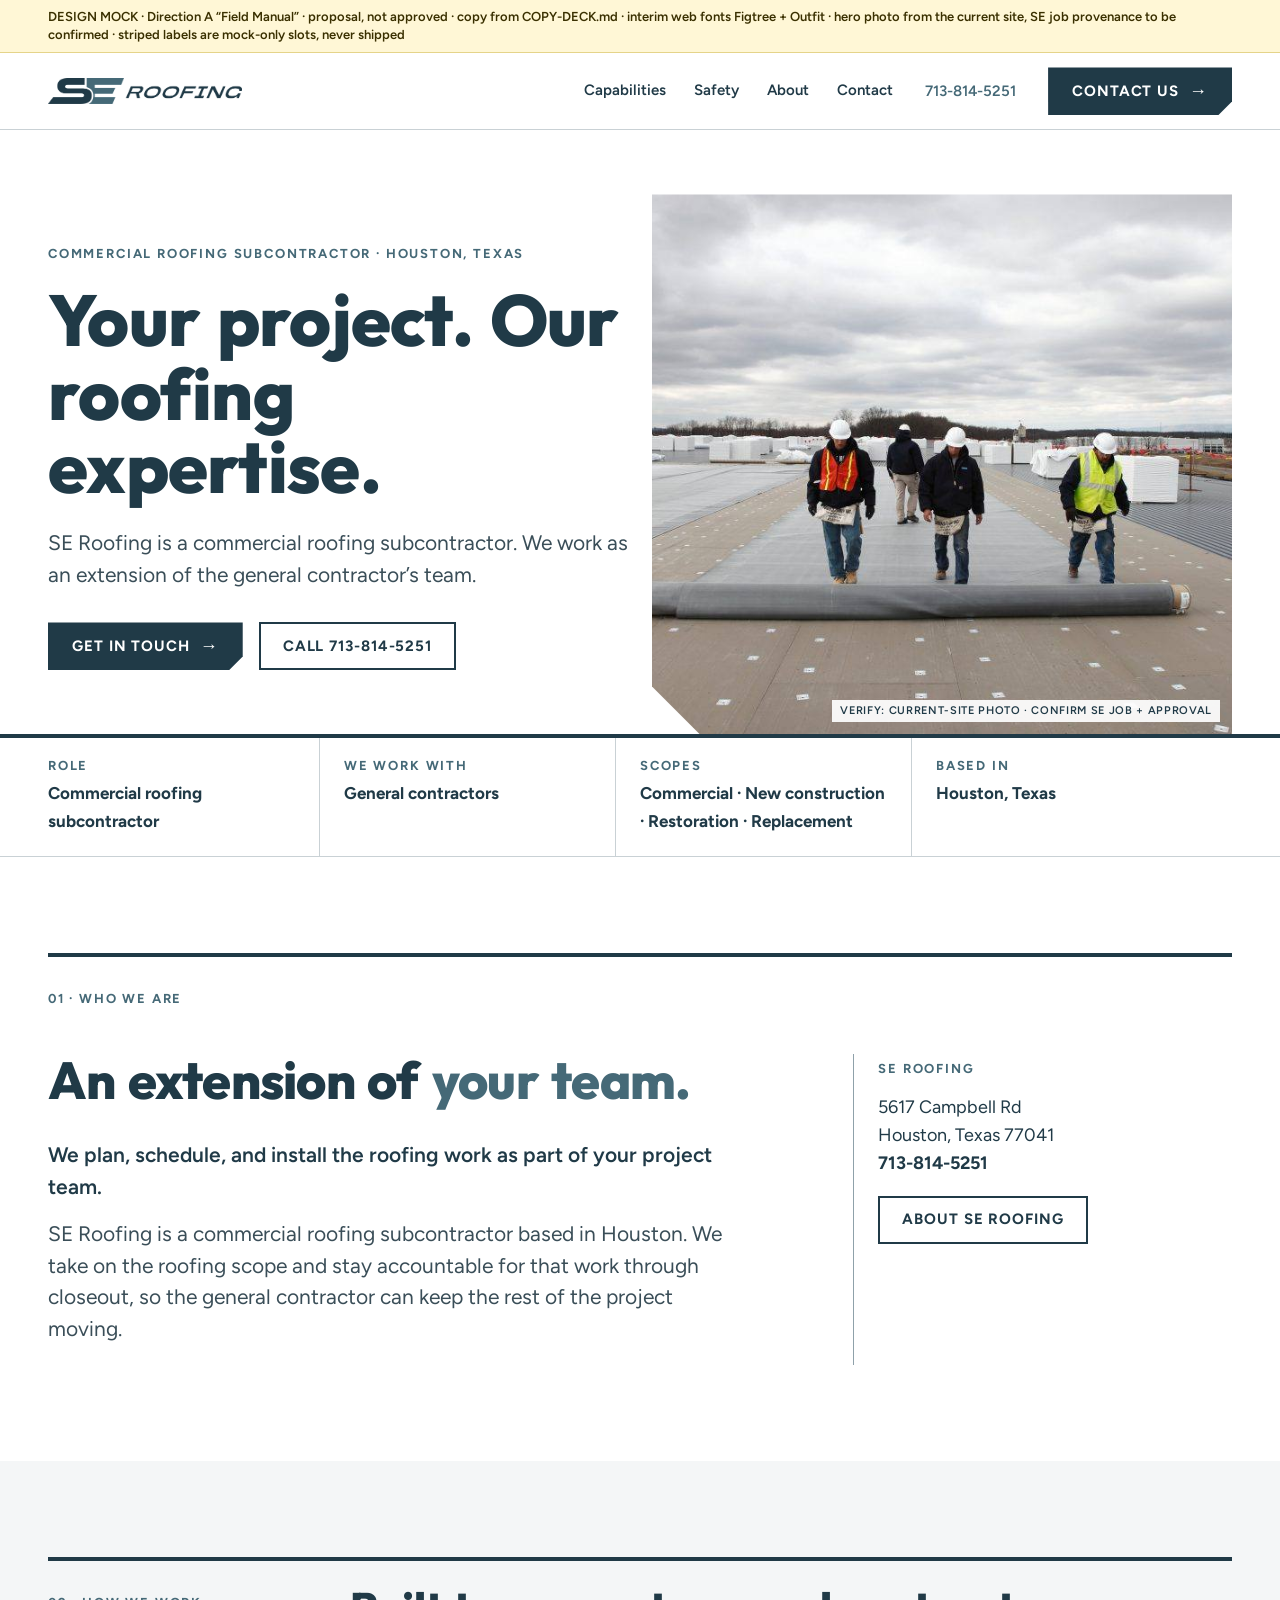
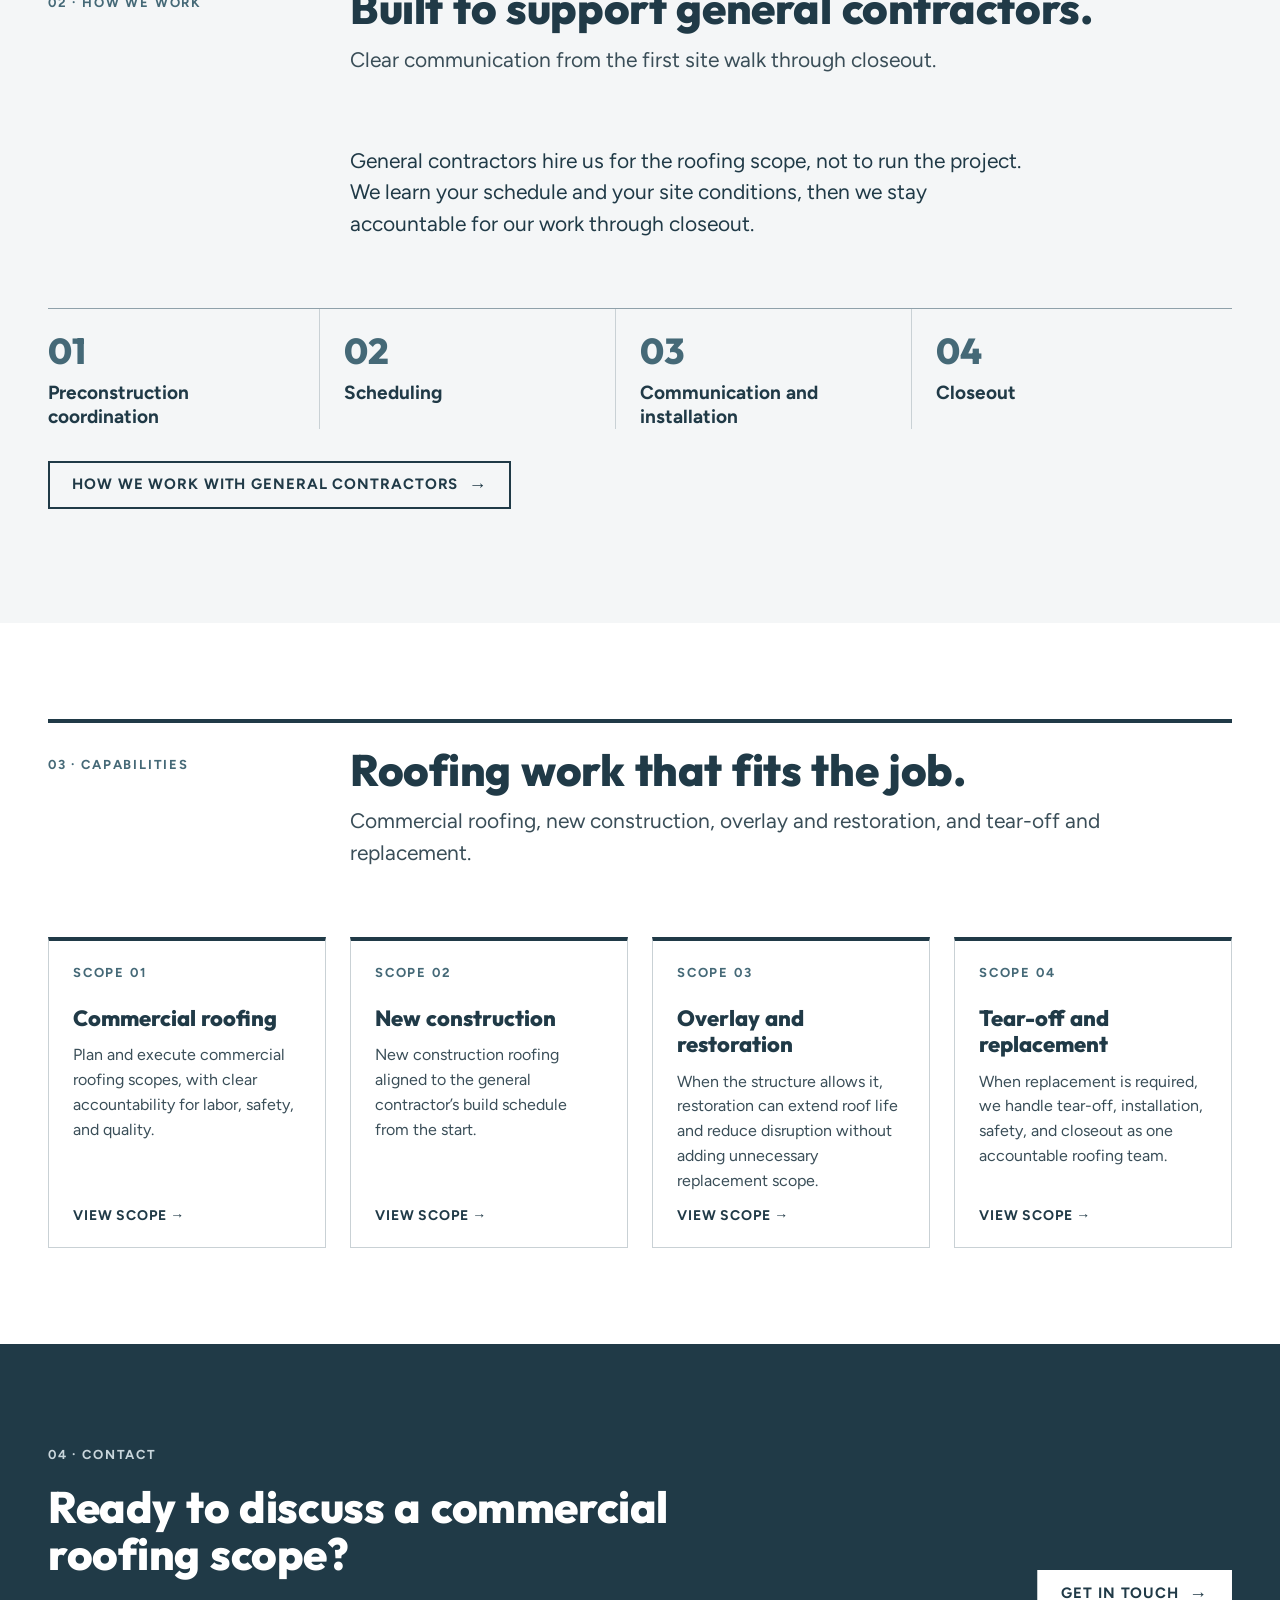
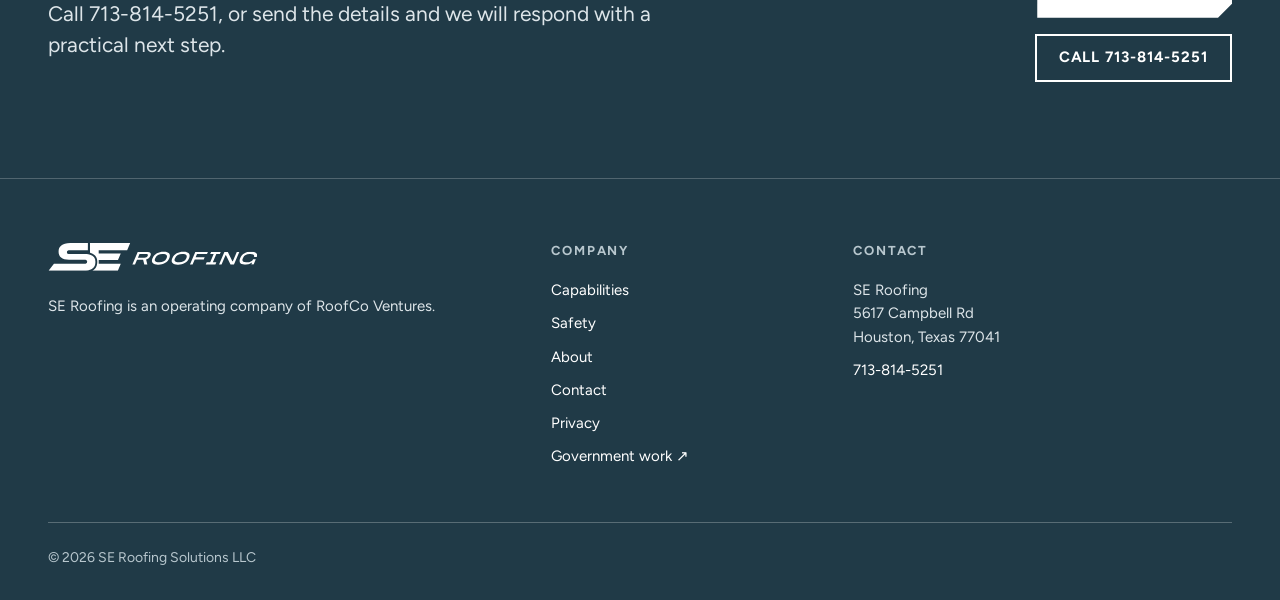
==== docs/direction/static/index.html @ 1069a1d4 "Add SE Roofing website design direction v1 (docs only): Field Manual direction, Home mock (static + " ====
<!doctype html><html lang="en"><head><meta charset="utf-8"><meta name="viewport" content="width=device-width,initial-scale=1">
<title>SE Roofing | A commercial roofing subcontractor, and an extension of your team.</title>
<meta name="description" content="SE Roofing is a commercial roofing subcontractor, and an extension of your team. We work with general contractors on roofing scopes. Call 713-814-5251.">
<link rel="stylesheet" href="css/fonts.css"><link rel="stylesheet" href="css/tokens.css"><link rel="stylesheet" href="css/tokens.web.css"><link rel="stylesheet" href="css/site.css"></head>
<body>
<a class="skip" href="#main">Skip to content</a>
<div class="mocknote">DESIGN MOCK · Direction A “Field Manual” · proposal, not approved · copy from COPY-DECK.md · interim web fonts Figtree + Outfit · hero photo from the current site, SE job provenance to be confirmed · striped labels are mock-only slots, never shipped</div>
<header class="hdr">
  <div class="wrap">
    <a class="logo" href="/" aria-label="SE Roofing home"><img src="assets/img/se-roofing-full-lockup.png" alt="SE Roofing"></a>
    <nav class="primary" aria-label="Primary">
      <a href="/capabilities">Capabilities</a><a href="/safety">Safety</a><a href="/about">About</a><a href="/contact">Contact</a>
    </nav>
    <a class="phone" href="tel:+17138145251">713-814-5251</a>
    <button class="menu-btn" aria-controls="mnav" aria-expanded="false" onclick="var o=document.body.classList.toggle('menu-open');this.setAttribute('aria-expanded',o)">MENU</button>
    <a class="btn btn-primary" href="/contact">Contact us <span class="arr" aria-hidden="true">→</span></a>
  </div>
  <nav id="mnav" class="mnav" aria-label="Mobile">
    <a href="/">Home</a><a href="/capabilities">Capabilities</a><a href="/capabilities#how-we-work">How we work</a><a href="/safety">Safety</a><a href="/about">About</a><a href="/contact">Contact</a>
    <a class="mphone" href="tel:+17138145251">Call 713-814-5251</a>
  </nav>
</header>

<main id="main">
  <!-- home.hero -->
  <section class="hero" id="hero" aria-labelledby="h1">
    <div class="wrap"><div class="grid">
      <div class="hero-copy">
        <span class="label">Commercial roofing subcontractor · Houston, Texas</span>
        <h1 id="h1">Your project. Our roofing expertise.</h1>
        <p class="lead">SE Roofing is a commercial roofing subcontractor. We work as an extension of the general contractor’s team.</p>
        <div class="hero-ctas">
          <a class="btn btn-primary" href="/contact">Get in touch <span class="arr" aria-hidden="true">→</span></a>
          <a class="btn btn-ghost" href="tel:+17138145251">Call 713-814-5251</a>
        </div>
      </div>
      <div class="hero-img imgslot"><img src="assets/img/crew-roof.jpg" alt="Roofing crew walking a membrane roof with a roll of material"><span class="imgcap">VERIFY: current-site photo · confirm SE job + approval</span></div>
    </div></div>
  </section>
  <div class="specbar" aria-label="At a glance"><div class="wrap">
    <div class="spec"><span class="label k">Role</span><span class="v">Commercial roofing subcontractor</span></div>
    <div class="spec"><span class="label k">We work with</span><span class="v">General contractors</span></div>
    <div class="spec"><span class="label k">Scopes</span><span class="v">Commercial · New construction · Restoration · Replacement</span></div>
    <div class="spec"><span class="label k">Based in</span><span class="v">Houston, Texas</span></div>
  </div></div>

  <!-- home.who-we-are -->
  <section class="blk pos" id="who-we-are" aria-labelledby="pos-h">
    <div class="wrap">
      <div class="sec-head"><span class="label">01 · Who we are</span><div class="t"></div></div>
      <div class="grid">
        <div class="big">
          <h2 id="pos-h" class="quote">An extension of <em>your team.</em></h2>
          <p class="lead" style="margin-bottom:16px;color:var(--se-navy);font-weight:600">We plan, schedule, and install the roofing work as part of your project team.</p>
          <p class="lead">SE Roofing is a commercial roofing subcontractor based in Houston. We take on the roofing scope and stay accountable for that work through closeout, so the general contractor can keep the rest of the project moving.</p>
        </div>
        <div class="side">
          <span class="label">SE Roofing</span>
          <p style="margin-top:12px">5617 Campbell Rd<br>Houston, Texas 77041<br><a href="tel:+17138145251" style="font-weight:700;text-decoration:none">713-814-5251</a></p>
          <a class="btn btn-ghost" href="/about">About SE Roofing</a>
        </div>
      </div>
    </div>
  </section>

  <!-- home.how-we-work -->
  <section class="blk bg-mist" id="how-we-work" aria-labelledby="proc-h">
    <div class="wrap">
      <div class="sec-head"><span class="label">02 · How we work</span><div class="t"><h2 id="proc-h">Built to support general contractors.</h2><p class="lead" style="margin-top:12px">Clear communication from the first site walk through closeout.</p></div></div>
      <div class="grid">
        <p class="lead" style="grid-column:4 / span 7;color:var(--se-navy)">General contractors hire us for the roofing scope, not to run the project. We learn your schedule and your site conditions, then we stay accountable for our work through closeout.</p>
      </div>
      <ol class="stagebar" aria-label="Stages">
        <li><span class="n">01</span>Preconstruction coordination</li><li><span class="n">02</span>Scheduling</li><li><span class="n">03</span>Communication and installation</li><li><span class="n">04</span>Closeout</li>
      </ol>
      <p style="margin-top:32px"><a class="btn btn-ghost" href="/capabilities#how-we-work">How we work with general contractors <span class="arr" aria-hidden="true">→</span></a></p>
    </div>
  </section>

  <!-- home.capabilities -->
  <section class="blk" id="capabilities" aria-labelledby="cap-h">
    <div class="wrap">
      <div class="sec-head"><span class="label">03 · Capabilities</span><div class="t"><h2 id="cap-h">Roofing work that fits the job.</h2><p class="lead" style="margin-top:12px">Commercial roofing, new construction, overlay and restoration, and tear-off and replacement.</p></div></div>
      <div class="caps">
        <a class="cap" href="/capabilities#commercial-roofing"><span class="label">Scope 01</span><h3>Commercial roofing</h3><p>Plan and execute commercial roofing scopes, with clear accountability for labor, safety, and quality.</p><span class="more">View scope →</span></a>
        <a class="cap" href="/capabilities#new-construction"><span class="label">Scope 02</span><h3>New construction</h3><p>New construction roofing aligned to the general contractor’s build schedule from the start.</p><span class="more">View scope →</span></a>
        <a class="cap" href="/capabilities#overlay-restoration"><span class="label">Scope 03</span><h3>Overlay and restoration</h3><p>When the structure allows it, restoration can extend roof life and reduce disruption without adding unnecessary replacement scope.</p><span class="more">View scope →</span></a>
        <a class="cap" href="/capabilities#tear-off-replacement"><span class="label">Scope 04</span><h3>Tear-off and replacement</h3><p>When replacement is required, we handle tear-off, installation, safety, and closeout as one accountable roofing team.</p><span class="more">View scope →</span></a>
      </div>
    </div>
  </section>

  <!-- home.cta -->
  <section class="blk bg-navy on-navy" id="cta" aria-labelledby="cta-h">
    <div class="wrap"><div class="grid" style="align-items:end">
      <div style="grid-column:1 / span 7">
        <span class="label">04 · Contact</span>
        <h2 id="cta-h" style="margin:16px 0 20px">Ready to discuss a commercial roofing scope?</h2>
        <p class="lead">Call 713-814-5251, or send the details and we will respond with a practical next step.</p>
      </div>
      <div class="hero-ctas" style="grid-column:9 / span 4;justify-content:flex-end">
        <a class="btn btn-primary" href="/contact">Get in touch <span class="arr" aria-hidden="true">→</span></a>
        <a class="btn btn-ghost" href="tel:+17138145251">Call 713-814-5251</a>
      </div>
    </div></div>
  </section>
</main>
<footer class="ftr on-navy">
  <div class="wrap">
    <div class="grid">
      <div class="brand">
        <img src="assets/logo/se-lockup-white.svg" alt="SE Roofing">
        <p style="max-width:26em">SE Roofing is an operating company of RoofCo Ventures.</p>
      </div>
      <div>
        <span class="label">Company</span>
        <a href="/capabilities">Capabilities</a><a href="/safety">Safety</a><a href="/about">About</a><a href="/contact">Contact</a><a href="/privacy">Privacy</a>
        <a href="#gov-microsite" data-config="governmentUrl">Government work ↗</a>
      </div>
      <div>
        <span class="label">Contact</span>
        <span style="display:block;padding:5px 0">SE Roofing<br>5617 Campbell Rd<br>Houston, Texas 77041</span>
        <a href="tel:+17138145251">713-814-5251</a>
      </div>
    </div>
    <div class="legal"><span>© 2026 SE Roofing Solutions LLC</span></div>
  </div>
</footer>
<div class="brandtag" aria-hidden="true">BRANDING (pending Hayden): optional orange accent #D4762C, #111 label 5.78:1</div>

</body></html>
---- docs/direction/static/css/fonts.css ----
/* Interim Google Fonts (OFL): Figtree, Outfit. Swap via --se-font-* tokens. */
@font-face{
  font-family: 'Figtree';
  font-style: normal;
  font-weight: 400 900;
  font-display: swap;
  src: url(../assets/fonts/figtree-latin.woff2) format('woff2');
  unicode-range: U+0000-00FF, U+0131, U+0152-0153, U+02BB-02BC, U+02C6, U+02DA, U+02DC, U+0304, U+0308, U+0329, U+2000-206F, U+20AC, U+2122, U+2191, U+2193, U+2212, U+2215, U+FEFF, U+FFFD;
}
@font-face{
  font-family: 'Outfit';
  font-style: normal;
  font-weight: 800 900;
  font-display: swap;
  src: url(../assets/fonts/outfit-latin.woff2) format('woff2');
  unicode-range: U+0000-00FF, U+0131, U+0152-0153, U+02BB-02BC, U+02C6, U+02DA, U+02DC, U+0304, U+0308, U+0329, U+2000-206F, U+20AC, U+2122, U+2191, U+2193, U+2212, U+2215, U+FEFF, U+FFFD;
}
---- docs/direction/static/css/tokens.css ----
/* SE Roofing tokens — PROPOSAL only, 2026-11-24, America/Chicago.
   Extracted from haydenclayne-ctrl/SE-Roofing- (brand/color, typography, logos;
   main @ a5951a3, 2026-07-01) and from related implementations:
   Command seroofing namespace (PR #14 findings), estimate-command globals.css,
   and the live Framer marketing site at seroofingteam.com (canonical tags point
   at roofingse.com). Not owner-approved.
   Prefix: --se-
   Official brand tokens are the first two groups. Product and live-site
   groups record what already ships; they are not approved brand additions.
   Do not mix Roof Co gold/navy, HCC, Cotton Co, Foundation, Blackhorn,
   Founders Ranch, or Rental One values into the official brand set. */

:root {
  /* ── Official brand (logo vectors + brand/color) ─────────────────── */
  --se-navy: #203A47;            /* PANTONE 7546 C. Primary. "S" and ROOFING wordmark. 11.95:1 on white (AAA). */
  --se-slate: #456977;           /* PANTONE 5405 C. SE Slate Blue. "E" bars, accent panels. 5.93:1 on white (AA body — the written guide's "large text only" note is too conservative). 2.01:1 on navy — never navy type on slate. */
  --se-white: #FFFFFF;           /* Page grounds, reverse type */
  --se-mist: #E7E9EA;            /* Light gray section ground from the Capabilities Statement. Approximate; not from a vector swatch. Command seroofing.mist and Estimate Command --color-line use this value. Navy on mist is 9.81:1. */

  /* ── Type (confirmed print system) ───────────────────────────────── */
  /* Proxima Nova + Museo Sans 900. Commercial; no webfont license confirmed;
     no files in the repo. Bio docs use NewScience/Rajdhani instead — not these
     tokens. The live marketing site currently ships Montserrat/Switzer. */
  --se-font-family: "Proxima Nova", "Museo Sans", "Century Gothic", "Avenir Next", sans-serif;
  --se-font-display: "Museo Sans", "Proxima Nova", "Century Gothic", "Avenir Next", sans-serif;

  /* ── Command / Estimating seroofing extras (product, not print brand) */
  --se-steel-light: #7E9BA7;     /* Command-only. 2.94:1 on white — not body text. 4.06:1 on navy — large-text AA only. */

  /* ── Estimate Command extras (SE-only app; conflicts with Command) ─ */
  --se-ec-bg: #F4F7F9;           /* App ground. Close to the live site's #F5F7F9; not Command's #F5F5F7. */
  --se-ec-muted: #6D7D88;        /* 4.25:1 on white — fails AA at 14px. */
  --se-ec-brand-soft: #E9EEF0;
  --se-ec-success: #2F8A5B;      /* 4.28:1 on white — fails AA at 14px. Command good is #2F6F52 (5.97:1). */
  --se-ec-success-soft: #E7F2EB;
  --se-ec-warning: #B07A1E;      /* 3.72:1 on white — large-text only. Command warn is #9C6A1E (4.67:1). */
  --se-ec-warning-soft: #F7EFE0;
  --se-ec-danger: #C0504D;       /* 4.67:1 on white (AA). Command bad is #943B3B (7.12:1). */
  --se-ec-danger-soft: #F7EBEB;
  --se-ec-radius-card: 14px;

  /* ── Live marketing site, observed 2026-11-24 on seroofingteam.com.
        Not official brand colors. Recorded so the drift is explicit. ─ */
  --se-web-ink: #16272F;         /* Header/on-light buttons, body-adjacent ink. Near, not equal to, SE Navy. 15.38:1 on white. */
  --se-web-heading: #1A1A2E;     /* Section titles */
  --se-web-footer: #182B33;      /* Footer field; nearby samples #1D2D35 / #1E343D */
  --se-web-orange: #D4762C;      /* Primary CTA. White type is 3.27:1 — fails AA at the 15px button size. Black type would be 6.43:1. Not Roof Co gold. */
  --se-web-ground: #F5F7F9;      /* Light section ground */
  --se-web-consult: #EBFBFF;     /* "Request a Roofing Consultation" band */
  --se-web-panel: #CADAE4;       /* "Delivered At Scale" light panel */
  --se-web-eyebrow: #CCE6FF;     /* "OVERVIEW:" on dark service cards */
  --se-web-font-ui: "Montserrat", "Inter", sans-serif;
  --se-web-font-stat: "Switzer", "Montserrat", sans-serif;
}
---- docs/direction/static/css/tokens.web.css ----
/* SE Roofing — web direction tokens (PROPOSAL, 2026-11-24, America/Chicago). Not approved.
   Load AFTER design-system/tokens.css (which defines --se-navy, --se-slate, --se-white, --se-mist).
   Only neutrals, spacing, type and layout are added here. No new brand colors. */
:root{
  /* Neutrals (support only, never as brand color) */
  --se-paper:#F4F6F7;        /* light section ground. Navy on paper 11.02:1 */
  --se-line:#C9D1D5;         /* hairlines/borders — non-text only */
  --se-line-strong:#8FA1AA;  /* section rules — non-text only (2.68:1) */
  --se-ink-2:#3A4E58;        /* secondary body text. 8.71:1 on white */
  --se-on-navy-2:#C9D6DC;    /* secondary text on navy. 8.04:1 */

  /* Accent — OFF by default (= navy). BRANDING (pending Hayden): .accent-orange flips it. */
  --se-accent:var(--se-navy); --se-accent-ink:var(--se-white);

  /* Fonts — swappable. Interim free Google Fonts until Proxima Nova / Museo Sans 900 are web-licensed.
     To switch: change these two lines only. */
  --se-font-body:"Figtree","Proxima Nova","Avenir Next","Segoe UI",Arial,sans-serif;     /* Proxima Nova stand-in */
  --se-font-display:"Outfit","Museo Sans","Proxima Nova","Avenir Next",Arial,sans-serif; /* Museo Sans 900 stand-in */
  --se-display-weight:800;

  /* Headline case — DECISION (Jeremy, 2026-11-24): sentence case. Author headings in sentence case; never transform.
     Uppercase is reserved for small labels/eyebrows, buttons and spec keys (--se-label-case). */
  --se-heading-case:none;
  --se-label-case:uppercase;

  /* Type scale (desktop / phone ≤720 overrides below) */
  --se-fs-h1:72px;  --se-lh-h1:1.02;
  --se-fs-h2:44px;  --se-lh-h2:1.06;
  --se-fs-h3:22px;  --se-lh-h3:1.2;
  --se-fs-lead:21px;
  --se-fs-body:18px; --se-lh-body:1.55;
  --se-fs-small:15px;
  --se-fs-label:13px; --se-ls-label:.14em;

  /* Spacing (4px base) */
  --s1:4px;--s2:8px;--s3:12px;--s4:16px;--s5:24px;--s6:32px;--s7:48px;--s8:64px;--s9:96px;--s10:128px;

  /* Layout */
  --gutter:24px; --margin:48px; --max:1240px; --header-h:76px;
  --cut:14px;        /* cut-corner on primary buttons (echoes the parallelogram frame) */
  --cut-photo:48px;  /* cut-corner on hero/case-study photos */
}
@media (max-width:1100px){:root{--margin:32px;--se-fs-h1:60px}}
@media (max-width:720px){:root{--margin:20px;--gutter:16px;--header-h:64px;--se-fs-h1:42px;--se-lh-h1:1.04;--se-fs-h2:30px;--se-fs-h3:20px;--se-fs-lead:18px;--se-fs-body:17px;--cut-photo:28px}}
.accent-orange{--se-accent:#D4762C;--se-accent-ink:#111111;} /* BRANDING (pending Hayden). #111 on #D4762C = 5.78:1 */
---- docs/direction/static/css/site.css ----
/* SE Roofing — Direction A "Field Manual" component CSS. PROPOSAL 2026-11-24. Uses only tokens from tokens.css + tokens.web.css. */
.accent-orange{--se-accent:#D4762C;--se-accent-ink:#111111;}
*{box-sizing:border-box}
html{scroll-behavior:smooth}
@media (prefers-reduced-motion:reduce){html{scroll-behavior:auto}*{transition:none!important;animation:none!important}}
body{margin:0;font-family:var(--se-font-body);font-size:var(--se-fs-body);line-height:var(--se-lh-body);color:var(--se-navy);background:var(--se-white);-webkit-font-smoothing:antialiased}
img{max-width:100%;display:block}
a{color:inherit}
.wrap{max-width:calc(var(--max) + 2*var(--margin));margin:0 auto;padding:0 var(--margin)}
.grid{display:grid;grid-template-columns:repeat(12,1fr);gap:var(--gutter)}
.skip{position:absolute;left:-999px;top:8px;background:var(--se-navy);color:#fff;padding:8px 12px;z-index:99}
.skip:focus{left:8px}
:focus-visible{outline:3px solid var(--se-slate);outline-offset:3px}
.on-navy :focus-visible{outline-color:#fff}

/* Type */
.label{font:700 var(--se-fs-label)/1.2 var(--se-font-body);letter-spacing:var(--se-ls-label);text-transform:var(--se-label-case);color:var(--se-slate)}
.on-navy .label{color:var(--se-on-navy-2)}
h1,h2,h3,.display{font-family:var(--se-font-display);font-weight:var(--se-display-weight);text-transform:var(--se-heading-case);letter-spacing:-.01em;word-spacing:.06em;margin:0;color:var(--se-navy)}
h1{font-size:var(--se-fs-h1);line-height:var(--se-lh-h1)}
h2{font-size:var(--se-fs-h2);line-height:var(--se-lh-h2)}
h3{font-size:var(--se-fs-h3);line-height:var(--se-lh-h3);letter-spacing:0}
.lead{font-size:var(--se-fs-lead);line-height:1.5;color:var(--se-ink-2);max-width:36em}
.on-navy,.on-navy h1,.on-navy h2,.on-navy h3{color:#fff}
.on-navy .lead{color:#DDE5E9}
p{margin:0 0 1em}
.muted{color:var(--se-slate)}

/* Rules — the Field Manual signature */
.rule{height:4px;background:var(--se-navy);border:0;margin:0}
.rule-slate{height:1px;background:var(--se-line-strong);border:0;margin:0}
.sec-head{display:grid;grid-template-columns:repeat(12,1fr);gap:var(--gutter);padding-top:var(--s5);border-top:4px solid var(--se-navy);margin-bottom:var(--s7)}
.sec-head .label{grid-column:span 3;padding-top:10px}
.sec-head .t{grid-column:span 9}
.sec-num{font:700 13px/1 var(--se-font-body);letter-spacing:.14em;color:var(--se-slate)}

/* Buttons */
.btn{display:inline-flex;align-items:center;gap:10px;min-height:48px;padding:0 22px;font:700 15px/1 var(--se-font-body);letter-spacing:.06em;text-transform:uppercase;text-decoration:none;border:2px solid transparent;cursor:pointer;
  clip-path:polygon(0 0,100% 0,100% calc(100% - var(--cut)),calc(100% - var(--cut)) 100%,0 100%)}
.btn-primary{background:var(--se-accent);color:var(--se-accent-ink)}
.btn-primary:hover{background:#18303B}
.accent-orange .btn-primary:hover{background:#BF6522}
.btn-ghost{background:transparent;color:var(--se-navy);border-color:var(--se-navy);clip-path:none}
.on-navy .btn-primary{background:#fff;color:var(--se-navy)}
.accent-orange .on-navy .btn-primary{background:var(--se-accent);color:var(--se-accent-ink)}
.on-navy .btn-ghost{color:#fff;border-color:#fff}
.btn .arr{font-size:18px;line-height:1}

/* Header */
.hdr{position:sticky;top:0;z-index:50;background:#fff;border-bottom:1px solid var(--se-line)}
.hdr .wrap{display:flex;align-items:center;gap:var(--s6);height:var(--header-h)}
.hdr .logo img{height:26px;width:auto}
.hdr nav.primary{display:flex;gap:28px;margin-left:auto}
.hdr nav a{font:600 15px/1 var(--se-font-body);text-decoration:none;color:var(--se-navy);padding:8px 0;border-bottom:2px solid transparent}
.hdr nav a:hover,.hdr nav a[aria-current]{border-bottom-color:var(--se-slate)}
.hdr .phone{font:600 15px/1 var(--se-font-body);color:var(--se-slate);text-decoration:none;white-space:nowrap}
.menu-btn{display:none;background:none;border:1px solid var(--se-navy);height:44px;width:44px;color:var(--se-navy);font:700 12px var(--se-font-body)}

/* Slot labels (mock only — never ship visible) */
.slot{display:inline-block;font:600 12px/1.3 var(--se-font-body);letter-spacing:.06em;text-transform:uppercase;color:var(--se-slate);background:repeating-linear-gradient(135deg,#F1F4F5 0 8px,#E7ECEE 8px 16px);border:1px dashed var(--se-line-strong);padding:3px 8px}
.on-navy .slot{color:#DDE5E9;background:rgba(255,255,255,.06);border-color:rgba(255,255,255,.4)}
.imgslot{position:relative}
.imgslot .imgcap{position:absolute;left:12px;bottom:12px;font:600 11px/1.3 var(--se-font-body);letter-spacing:.06em;text-transform:uppercase;background:rgba(255,255,255,.92);color:var(--se-navy);padding:4px 8px}

/* Hero (A) */
.hero{padding:var(--s8) 0 0}
.hero .grid{align-items:end}
.hero-copy{grid-column:1 / span 6;padding-bottom:var(--s8)}
.hero-copy h1{margin:var(--s4) 0 var(--s5)}
.hero-copy .lead{margin-bottom:var(--s6)}
.hero-ctas{display:flex;gap:var(--s4);flex-wrap:wrap}
.hero-img{grid-column:7 / span 6;align-self:stretch;min-height:540px;clip-path:polygon(0 0,100% 0,100% 100%,var(--cut-photo) 100%,0 calc(100% - var(--cut-photo)))}
.hero-img img{width:100%;height:100%;object-fit:cover}
.specbar{border-top:4px solid var(--se-navy);border-bottom:1px solid var(--se-line);background:#fff}
.specbar .wrap{display:grid;grid-template-columns:repeat(4,1fr)}
.spec{padding:20px 24px 20px 0;border-right:1px solid var(--se-line);margin-right:24px}
.spec:last-child{border-right:0}
.spec .k{display:block;margin-bottom:6px}
.spec .v{font:700 17px/1.3 var(--se-font-body)}

/* Sections */
section.blk{padding:var(--s9) 0}
.bg-mist{background:var(--se-paper)}
.bg-navy{background:var(--se-navy)}
.pos .grid > .big{grid-column:1 / span 7}
.pos .grid > .side{grid-column:9 / span 4;border-left:1px solid var(--se-line-strong);padding-left:var(--s5)}
.pos .quote{font-family:var(--se-font-display);font-weight:800;letter-spacing:-.015em;font-size:52px;line-height:1.02;margin:0 0 var(--s6)}
.pos .quote em{font-style:normal;color:var(--se-slate)}

/* Process */
.steps{display:grid;grid-template-columns:repeat(4,1fr);gap:0;border-top:1px solid var(--se-line-strong)}
.step{padding:var(--s5) var(--s5) 0 0;border-right:1px solid var(--se-line);margin-right:var(--s5)}
.step:last-child{border-right:0}
.step .n{font:800 40px/1 var(--se-font-display);color:var(--se-slate);display:block;margin-bottom:var(--s4)}
.step h3{margin-bottom:var(--s3)}
.step p{font-size:16px;color:var(--se-ink-2)}

/* Capability tiles */
.caps{display:grid;grid-template-columns:repeat(4,1fr);gap:var(--gutter)}
.cap{background:#fff;border:1px solid var(--se-line);border-top:4px solid var(--se-navy);padding:var(--s5);display:flex;flex-direction:column;min-height:300px;text-decoration:none}
.cap:hover{border-color:var(--se-slate);border-top-color:var(--se-slate)}
.cap .label{margin-bottom:var(--s5)}
.cap h3{margin-bottom:var(--s3)}
.cap p{font-size:16px;color:var(--se-ink-2);flex:1}
.cap .more{font:700 14px/1 var(--se-font-body);letter-spacing:.06em;text-transform:uppercase}
.systems{margin-top:var(--s7);display:flex;align-items:center;gap:var(--s5);flex-wrap:wrap;border-top:1px solid var(--se-line-strong);padding-top:var(--s5)}
.chip{font:700 14px/1 var(--se-font-body);letter-spacing:.08em;text-transform:uppercase;padding:10px 14px;border:1px solid var(--se-navy)}

/* Project cards */
.projs{display:grid;grid-template-columns:repeat(3,1fr);gap:var(--gutter)}
.pcard{text-decoration:none;display:block;background:#fff;border:1px solid var(--se-line)}
.pcard .ph{aspect-ratio:4/3;overflow:hidden}
.pcard .ph img{width:100%;height:100%;object-fit:cover;transition:transform .3s ease}
.pcard:hover .ph img{transform:scale(1.02)}
.pcard .body{padding:var(--s5)}
.pcard h3{margin:var(--s3) 0 var(--s4)}
.pcard dl{display:grid;grid-template-columns:auto 1fr;gap:6px 16px;margin:0;font-size:15px;border-top:1px solid var(--se-line);padding-top:var(--s4)}
.pcard dt{font-weight:700;color:var(--se-slate);text-transform:uppercase;font-size:12px;letter-spacing:.1em;padding-top:2px}
.pcard dd{margin:0}

/* Stat block */
.stats{display:grid;grid-template-columns:repeat(4,1fr);border-top:4px solid #fff}
.stat{padding:var(--s5) var(--s5) 0 0}
.stat .fig{font:800 56px/1 var(--se-font-display);display:block;margin-bottom:var(--s3)}
.stat .fig .slot{font-size:13px;vertical-align:middle}
.stat .src{font-size:13px;color:#C9D6DC;margin-top:6px}

/* Safety + Gov split */
.split{display:grid;grid-template-columns:1fr 1fr;gap:var(--gutter)}
.panel{padding:var(--s7);border:1px solid var(--se-line);background:#fff}
.panel.dark{background:var(--se-slate);border-color:var(--se-slate)}
.panel h2{font-size:36px;margin:var(--s3) 0 var(--s4)}
.idrow{display:grid;grid-template-columns:repeat(3,1fr);gap:var(--s4);margin:var(--s5) 0;border-top:1px solid rgba(255,255,255,.5);padding-top:var(--s4)}
.idrow .label{color:#fff}

/* Manufacturer row */
.mfr{display:flex;gap:var(--s7);align-items:center;flex-wrap:wrap;padding:var(--s6) 0;border-top:1px solid var(--se-line);border-bottom:1px solid var(--se-line)}
.mfr .name{display:none;font:800 22px/1 var(--se-font-display);text-transform:uppercase;color:var(--se-slate);letter-spacing:.04em}

/* Form */
.bid .grid > .intro{grid-column:1 / span 4}
.bid .grid > form{grid-column:6 / span 7}
.form{display:grid;grid-template-columns:1fr 1fr;gap:var(--s5) var(--gutter)}
.form .full{grid-column:1 / -1}
.field label{display:block;font:700 13px/1.2 var(--se-font-body);letter-spacing:.1em;text-transform:uppercase;margin-bottom:8px;color:#fff}
.field .req{color:#C9D6DC;font-weight:600;letter-spacing:0;text-transform:none}
.field input,.field select,.field textarea{width:100%;min-height:48px;padding:12px 14px;font:400 17px/1.3 var(--se-font-body);color:var(--se-navy);background:#fff;border:2px solid #fff;border-radius:0}
.field textarea{min-height:120px;resize:vertical}
.field input:focus,.field select:focus,.field textarea:focus{outline:3px solid #fff;outline-offset:2px;border-color:var(--se-slate)}
.field .hint{font-size:14px;color:#C9D6DC;margin-top:6px}
.checks{display:flex;flex-wrap:wrap;gap:10px}
.checks label{display:inline-flex;align-items:center;gap:8px;min-height:44px;padding:0 14px;border:1px solid rgba(255,255,255,.55);color:#fff;font:600 15px var(--se-font-body);letter-spacing:0;text-transform:none;margin:0}
.checks input{width:18px;height:18px;min-height:0}

/* Footer */
.ftr{background:var(--se-navy);border-top:1px solid rgba(255,255,255,.22);color:#DDE5E9;padding:var(--s8) 0 var(--s6);font-size:15px}
.ftr .grid > div{grid-column:span 3}
.ftr .grid > .brand{grid-column:span 5}
.ftr img{height:28px;width:auto;margin-bottom:var(--s5)}
.ftr a{text-decoration:none;color:#fff;display:block;padding:5px 0}
.ftr .label{color:#B8C7CE;margin-bottom:var(--s4);display:block}
.ftr .legal{margin-top:var(--s7);border-top:1px solid rgba(255,255,255,.25);padding-top:var(--s5);display:flex;justify-content:space-between;color:#B8C7CE;font-size:14px}

/* Case study */
.crumbs{font-size:14px;padding:var(--s5) 0;color:var(--se-slate)}
.crumbs a{color:var(--se-slate)}
.cs-head .grid{align-items:end}
.cs-head h1{grid-column:1 / span 8;font-size:64px;margin-top:var(--s4)}
.cs-head .role{grid-column:9 / span 4;font-size:17px;border-left:4px solid var(--se-navy);padding-left:var(--s4)}
.cs-hero{margin-top:var(--s7);aspect-ratio:21/9;overflow:hidden;clip-path:polygon(0 0,100% 0,100% calc(100% - 48px),calc(100% - 48px) 100%,0 100%)}
.cs-hero img{width:100%;height:100%;object-fit:cover}
.sheet{display:grid;grid-template-columns:repeat(4,1fr);border-top:4px solid var(--se-navy);margin-top:var(--s7)}
.sheet > div{padding:var(--s4) var(--s4) var(--s4) 0;border-bottom:1px solid var(--se-line)}
.sheet .k{display:block;margin-bottom:6px}
.sheet .v{font:700 17px/1.35 var(--se-font-body)}
.cs-body .grid > aside{grid-column:1 / span 3}
.cs-body .grid > article{grid-column:5 / span 8}
.cs-body article h2{font-size:30px;margin:var(--s7) 0 var(--s4)}
.cs-body article h2:first-child{margin-top:0}
.cs-body article p{max-width:38em}
.toc a{display:block;padding:10px 0;border-bottom:1px solid var(--se-line);text-decoration:none;font-weight:600;font-size:15px}
.gallery{display:grid;grid-template-columns:2fr 1fr;grid-template-rows:auto auto;gap:var(--gutter);margin-top:var(--s7)}
.gallery .a{grid-row:span 2}
.gallery img{width:100%;height:100%;object-fit:cover}
.gallery figure{margin:0}
.gallery figcaption{font-size:14px;color:var(--se-slate);padding-top:8px}
.pull{border-left:4px solid var(--se-slate);padding:var(--s3) 0 var(--s3) var(--s5);margin:var(--s7) 0}
.pull blockquote{margin:0 0 var(--s3);font:800 28px/1.2 var(--se-font-display)}
.next{display:flex;justify-content:space-between;align-items:center;border-top:4px solid var(--se-navy);padding-top:var(--s5)}

/* Mock annotation banner */
.mocknote{background:#FFF7D6;color:#3a3000;font:600 13px/1.4 var(--se-font-body);padding:8px var(--margin);border-bottom:1px solid #E5D48A}
.brandtag{position:fixed;right:16px;bottom:16px;z-index:60;background:#111;color:#fff;font:700 12px/1.3 var(--se-font-body);letter-spacing:.08em;text-transform:uppercase;padding:10px 12px;display:none}
.accent-orange .brandtag{display:block}

/* ── Tablet ≤1024 ─────────────────────────── */
@media (max-width:1100px){
  .hdr nav.primary{display:none} .menu-btn{display:inline-flex;align-items:center;justify-content:center;margin-left:auto}
  .hdr .phone{display:none}
  .caps{grid-template-columns:repeat(2,1fr)}
}
/* ── Phone ≤720 ───────────────────────────── */
@media (max-width:720px){
  .grid{grid-template-columns:repeat(4,1fr)}
  .grid > *{grid-column:1 / -1 !important}
  .hdr .wrap{gap:12px}
  .hdr .logo img{height:20px}
  .hdr .btn{min-height:44px;padding:0 14px;font-size:13px}
  .hdr .btn .long{display:none}
  .hero{padding-top:var(--s6)}
  .hero-copy{padding-bottom:var(--s6)}
  .hero-img{min-height:0;aspect-ratio:4/3;clip-path:polygon(0 0,100% 0,100% 100%,28px 100%,0 calc(100% - 28px))}
  .hero-ctas .btn{width:100%;justify-content:space-between}
  .specbar .wrap{grid-template-columns:1fr 1fr}
  .spec{padding:14px 12px 14px 0;margin-right:12px;border-bottom:1px solid var(--se-line)}
  .spec:nth-child(2n){border-right:0}
  section.blk{padding:var(--s8) 0}
  .sec-head{margin-bottom:var(--s6);grid-template-columns:1fr;gap:12px}
  .sec-head .label,.sec-head .t{grid-column:1 / -1;padding-top:0}
  .pos .quote{font-size:34px}
  .pos .grid > .side{border-left:0;padding-left:0;border-top:1px solid var(--se-line-strong);padding-top:var(--s5)}
  .steps,.caps,.projs,.stats,.split,.form,.idrow{grid-template-columns:1fr}
  .step{border-right:0;margin-right:0;border-bottom:1px solid var(--se-line);padding-bottom:var(--s4)}
  .cap{min-height:0}
  .stat{border-bottom:1px solid rgba(255,255,255,.25);padding-bottom:var(--s4)}
  .panel{padding:var(--s5)}
  .mfr{gap:var(--s5)}
  .ftr .legal{flex-direction:column;gap:8px}
  .cs-head h1{font-size:38px}
  .cs-head .role{margin-top:var(--s4)}
  .cs-hero{aspect-ratio:4/3}
  .sheet{grid-template-columns:1fr 1fr}
  .gallery{grid-template-columns:1fr}
  .gallery .a{grid-row:auto}
  .toc{display:none}
  .next{flex-direction:column;align-items:flex-start;gap:var(--s4)}
}
.sr{position:absolute;width:1px;height:1px;overflow:hidden;clip:rect(0 0 0 0);white-space:nowrap}
.hero-img .imgcap{left:auto;right:12px}

/* Mobile menu */
.hdr .mnav{display:none}
@media (max-width:1100px){
  .menu-open .hdr .mnav{display:block;position:absolute;left:0;right:0;top:var(--header-h);background:var(--se-white);border-bottom:4px solid var(--se-navy);padding:var(--s2) var(--margin) var(--s5)}
  .hdr .mnav a{display:flex;padding:0;border-bottom-width:1px;align-items:center;min-height:48px;border-bottom:1px solid var(--se-line);text-decoration:none;font:600 18px var(--se-font-body);color:var(--se-navy)}
  .hdr .mnav .mphone{border-bottom:0;color:var(--se-slate);margin-top:var(--s2)}
}
/* Stage bar (home.how-we-work teaser) */
.stagebar{list-style:none;margin:var(--s7) 0 0;padding:0;display:grid;grid-template-columns:repeat(4,1fr);border-top:1px solid var(--se-line-strong)}
.stagebar li{padding:var(--s5) var(--s5) 0 0;font:700 19px/1.25 var(--se-font-body);border-right:1px solid var(--se-line);margin-right:var(--s5)}
.stagebar li:last-child{border-right:0}
.stagebar .n{display:block;font:800 36px/1 var(--se-font-display);color:var(--se-slate);margin-bottom:var(--s3)}
h2.quote{font-size:52px;line-height:1.04;margin:0 0 var(--s6)}
@media (max-width:720px){.stagebar{grid-template-columns:1fr 1fr;row-gap:var(--s5)}.stagebar li{border-right:0;margin-right:0}
 h2.quote{font-size:34px} #cta .hero-ctas{justify-content:stretch!important}}
.phslot{width:100%;height:100%;min-height:220px;display:flex;align-items:center;justify-content:center;font:600 13px var(--se-font-body);letter-spacing:.08em;text-transform:uppercase;color:var(--se-slate);background:repeating-linear-gradient(135deg,#EEF1F3 0 10px,#E4E9EC 10px 20px)}
.hdr .btn{white-space:nowrap}
@media (max-width:720px){.hdr .btn .arr{display:none}}
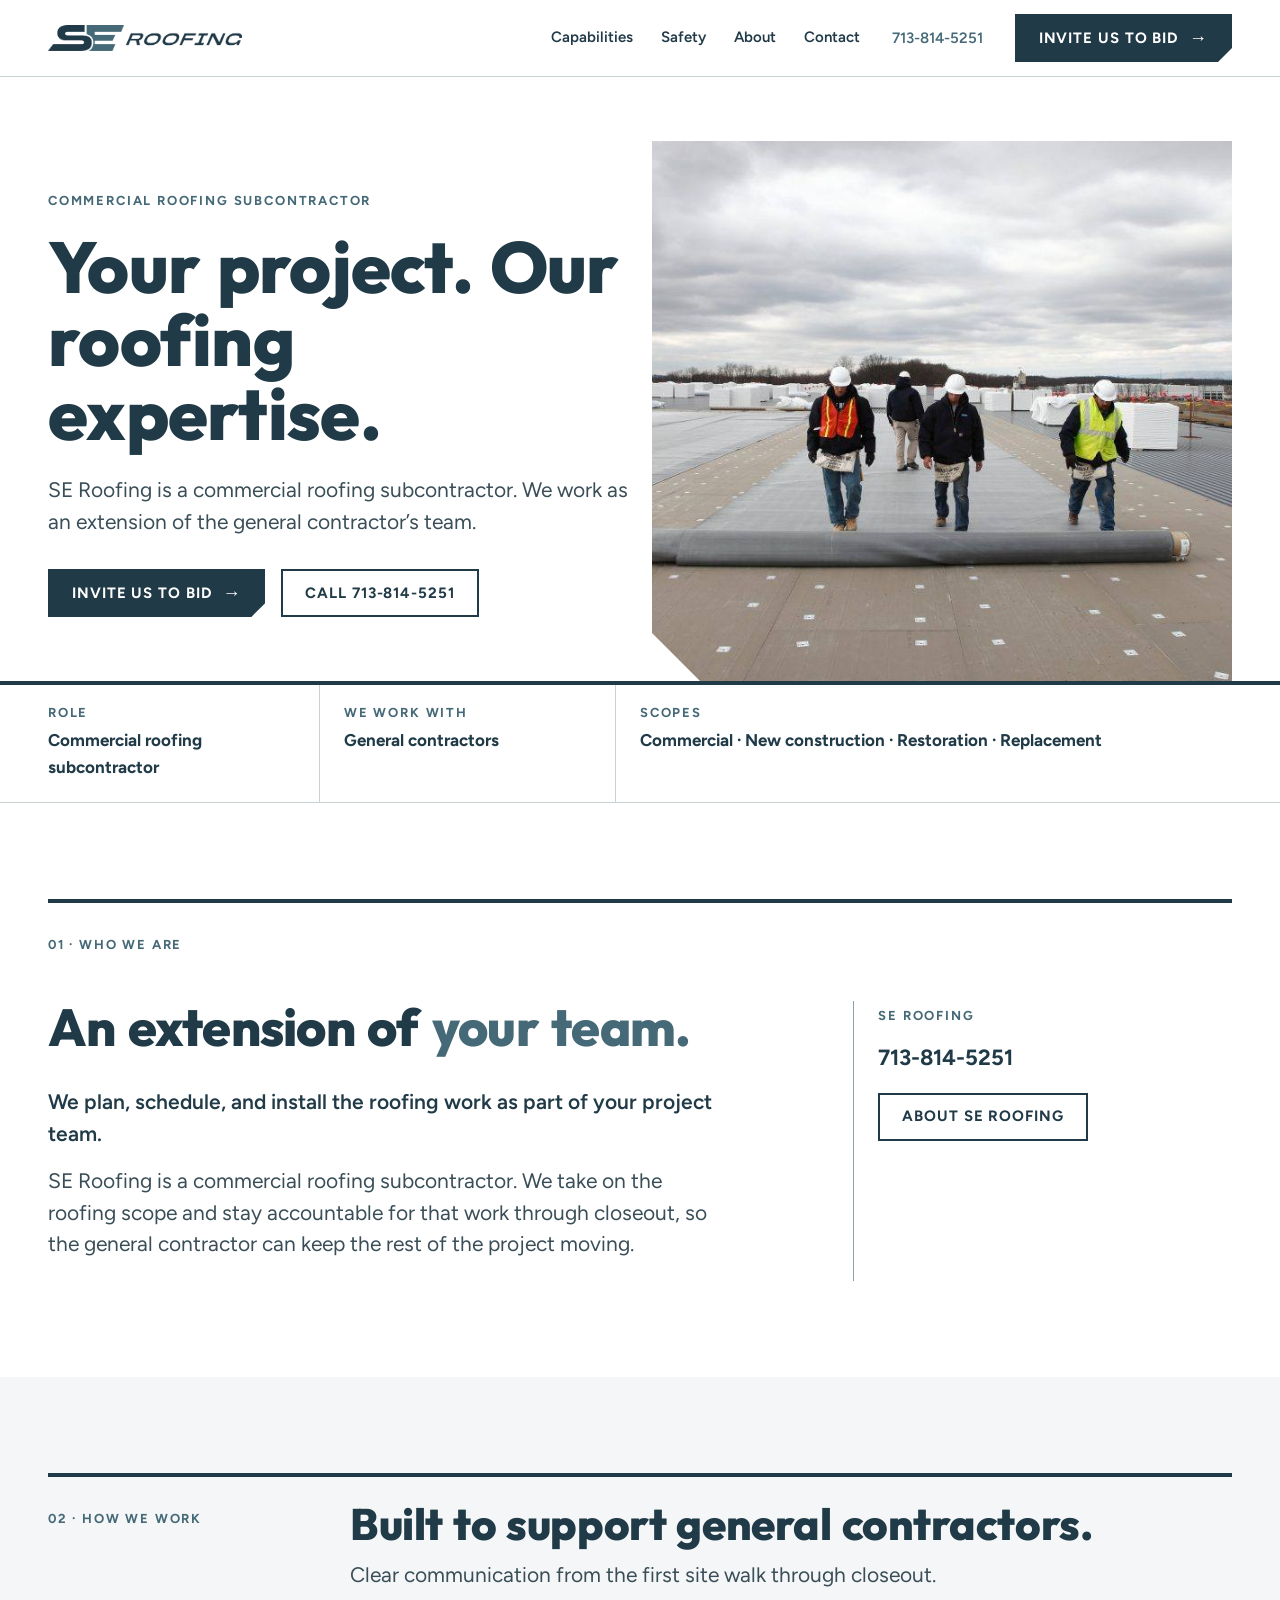
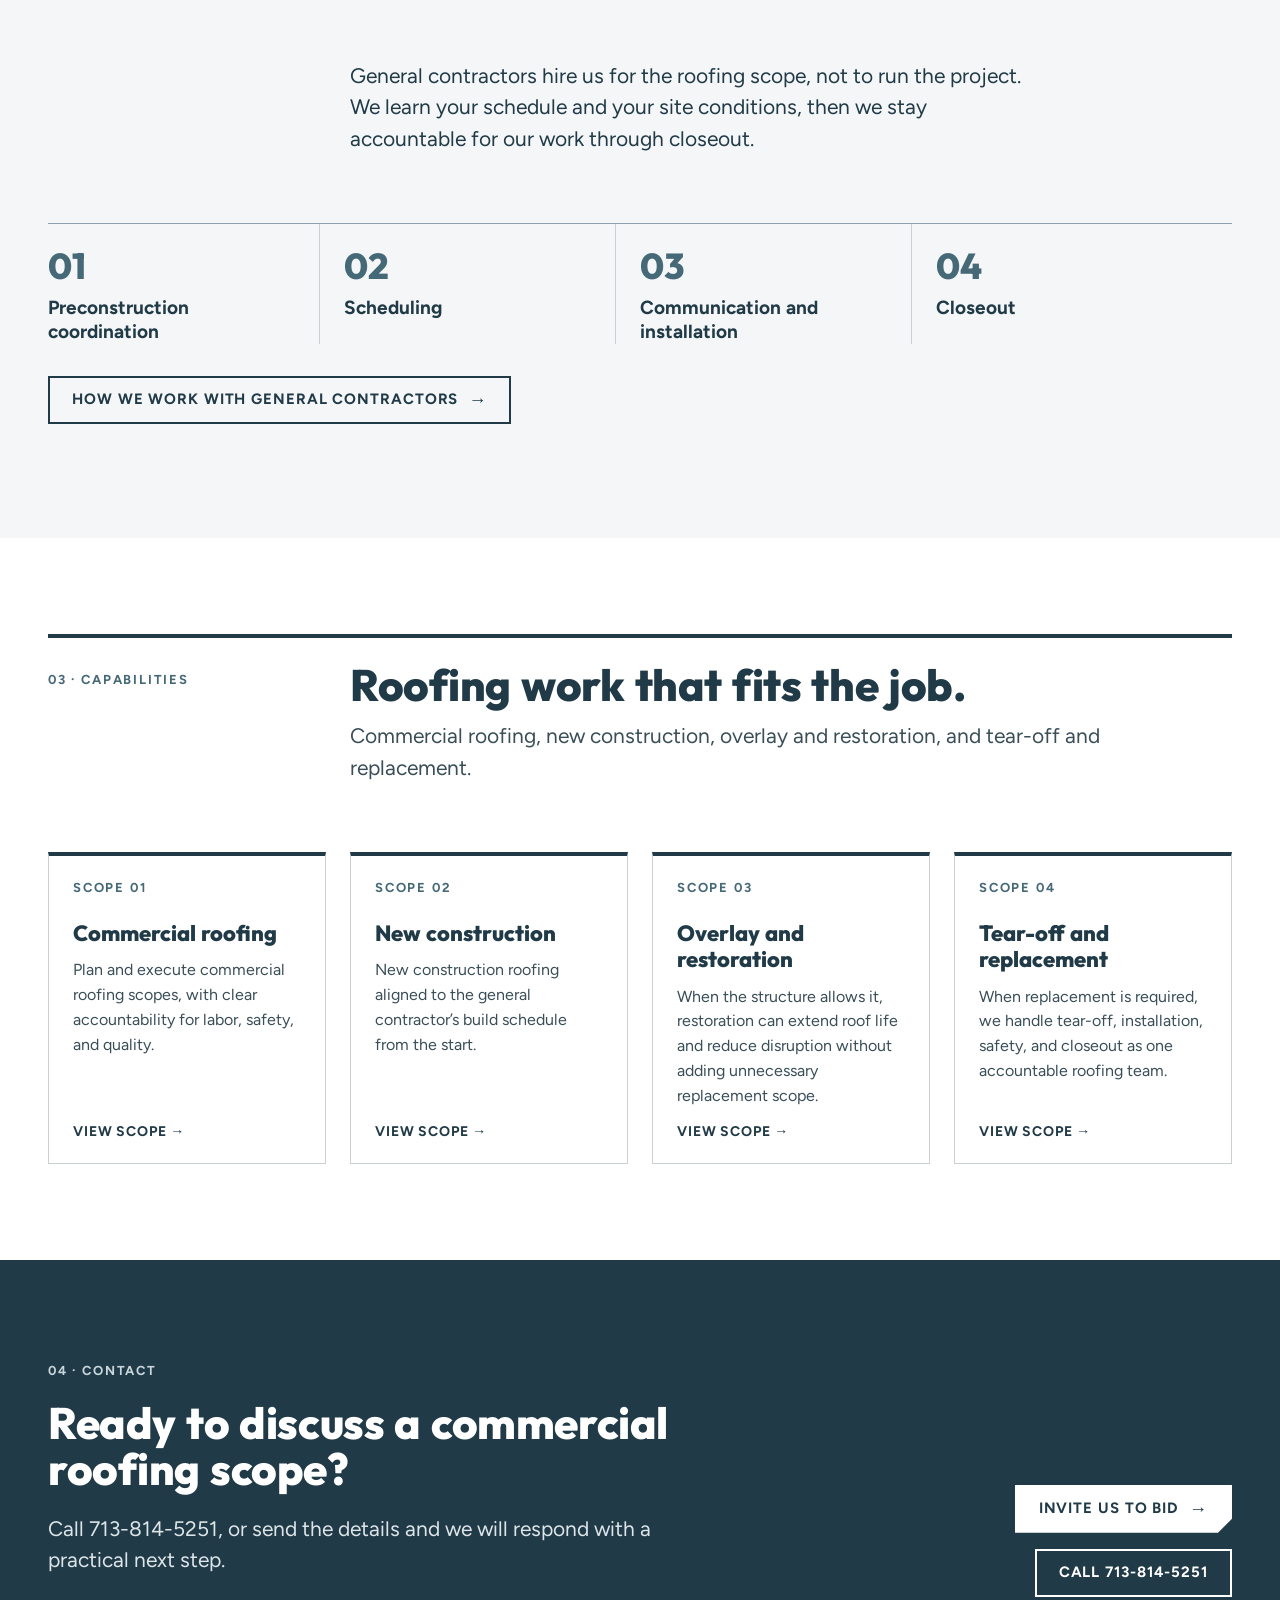
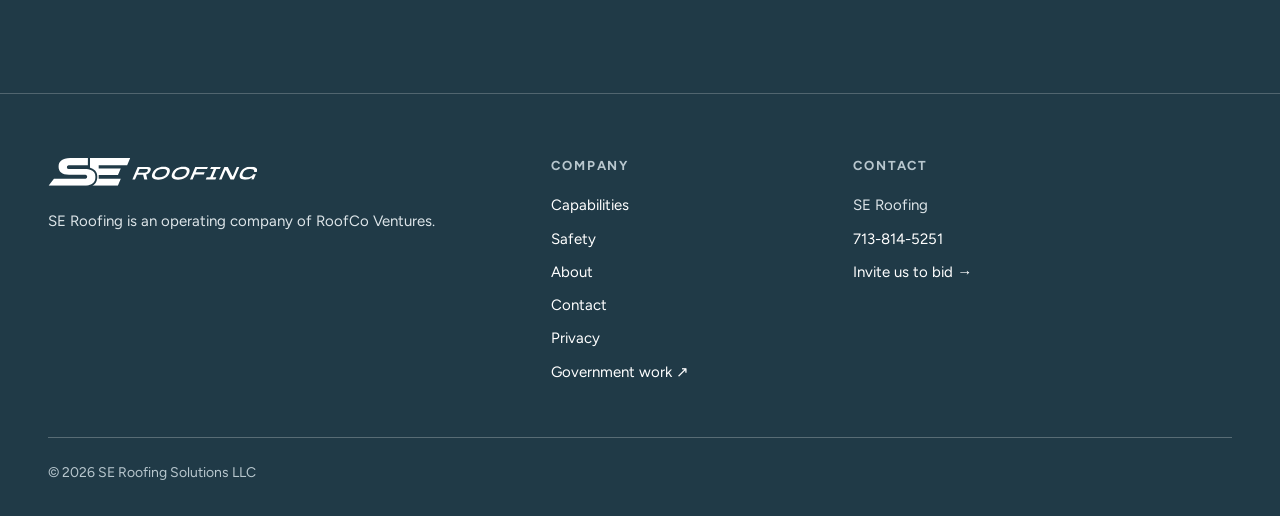
==== commit e0cadae3: "docs(direction): apply Z's approval of Direction A (Field Manual) - Nav per COPY-DECK; Government = " ====
--- a/docs/direction/static/index.html
+++ b/docs/direction/static/index.html
@@ -4,7 +4,6 @@
 <link rel="stylesheet" href="css/fonts.css"><link rel="stylesheet" href="css/tokens.css"><link rel="stylesheet" href="css/tokens.web.css"><link rel="stylesheet" href="css/site.css"></head>
 <body>
 <a class="skip" href="#main">Skip to content</a>
-<div class="mocknote">DESIGN MOCK · Direction A “Field Manual” · proposal, not approved · copy from COPY-DECK.md · interim web fonts Figtree + Outfit · hero photo from the current site, SE job provenance to be confirmed · striped labels are mock-only slots, never shipped</div>
 <header class="hdr">
   <div class="wrap">
     <a class="logo" href="/" aria-label="SE Roofing home"><img src="assets/img/se-roofing-full-lockup.png" alt="SE Roofing"></a>
@@ -12,11 +11,15 @@
       <a href="/capabilities">Capabilities</a><a href="/safety">Safety</a><a href="/about">About</a><a href="/contact">Contact</a>
     </nav>
     <a class="phone" href="tel:+17138145251">713-814-5251</a>
-    <button class="menu-btn" aria-controls="mnav" aria-expanded="false" onclick="var o=document.body.classList.toggle('menu-open');this.setAttribute('aria-expanded',o)">MENU</button>
-    <a class="btn btn-primary" href="/contact">Contact us <span class="arr" aria-hidden="true">→</span></a>
+    <a class="btn btn-primary hdr-cta" href="/contact">Invite us to bid <span class="arr" aria-hidden="true">→</span></a>
+    <button class="menu-btn" type="button" aria-controls="mnav" aria-expanded="false" aria-label="Open menu" onclick="var o=document.body.classList.toggle('menu-open');this.setAttribute('aria-expanded',o);this.setAttribute('aria-label',o?'Close menu':'Open menu')">
+      <svg class="i-open" width="24" height="24" viewBox="0 0 24 24" aria-hidden="true" focusable="false"><path d="M3 6h18M3 12h18M3 18h18" stroke="currentColor" stroke-width="2.25" stroke-linecap="square"/></svg>
+      <svg class="i-close" width="24" height="24" viewBox="0 0 24 24" aria-hidden="true" focusable="false"><path d="M5 5l14 14M19 5L5 19" stroke="currentColor" stroke-width="2.25" stroke-linecap="square"/></svg>
+    </button>
   </div>
   <nav id="mnav" class="mnav" aria-label="Mobile">
     <a href="/">Home</a><a href="/capabilities">Capabilities</a><a href="/capabilities#how-we-work">How we work</a><a href="/safety">Safety</a><a href="/about">About</a><a href="/contact">Contact</a>
+    <a class="btn btn-primary mcta" href="/contact">Invite us to bid <span class="arr" aria-hidden="true">→</span></a>
     <a class="mphone" href="tel:+17138145251">Call 713-814-5251</a>
   </nav>
 </header>
@@ -26,22 +29,21 @@
   <section class="hero" id="hero" aria-labelledby="h1">
     <div class="wrap"><div class="grid">
       <div class="hero-copy">
-        <span class="label">Commercial roofing subcontractor · Houston, Texas</span>
+        <span class="label">Commercial roofing subcontractor</span>
         <h1 id="h1">Your project. Our roofing expertise.</h1>
         <p class="lead">SE Roofing is a commercial roofing subcontractor. We work as an extension of the general contractor’s team.</p>
         <div class="hero-ctas">
-          <a class="btn btn-primary" href="/contact">Get in touch <span class="arr" aria-hidden="true">→</span></a>
+          <a class="btn btn-primary" href="/contact">Invite us to bid <span class="arr" aria-hidden="true">→</span></a>
           <a class="btn btn-ghost" href="tel:+17138145251">Call 713-814-5251</a>
         </div>
       </div>
-      <div class="hero-img imgslot"><img src="assets/img/crew-roof.jpg" alt="Roofing crew walking a membrane roof with a roll of material"><span class="imgcap">VERIFY: current-site photo · confirm SE job + approval</span></div>
+      <div class="hero-img"><img src="assets/img/crew-roof.jpg" alt="Roofing crew walking a membrane roof with a roll of material"></div>
     </div></div>
   </section>
   <div class="specbar" aria-label="At a glance"><div class="wrap">
     <div class="spec"><span class="label k">Role</span><span class="v">Commercial roofing subcontractor</span></div>
     <div class="spec"><span class="label k">We work with</span><span class="v">General contractors</span></div>
     <div class="spec"><span class="label k">Scopes</span><span class="v">Commercial · New construction · Restoration · Replacement</span></div>
-    <div class="spec"><span class="label k">Based in</span><span class="v">Houston, Texas</span></div>
   </div></div>
 
   <!-- home.who-we-are -->
@@ -52,11 +54,11 @@
         <div class="big">
           <h2 id="pos-h" class="quote">An extension of <em>your team.</em></h2>
           <p class="lead" style="margin-bottom:16px;color:var(--se-navy);font-weight:600">We plan, schedule, and install the roofing work as part of your project team.</p>
-          <p class="lead">SE Roofing is a commercial roofing subcontractor based in Houston. We take on the roofing scope and stay accountable for that work through closeout, so the general contractor can keep the rest of the project moving.</p>
+          <p class="lead">SE Roofing is a commercial roofing subcontractor. We take on the roofing scope and stay accountable for that work through closeout, so the general contractor can keep the rest of the project moving.</p>
         </div>
         <div class="side">
           <span class="label">SE Roofing</span>
-          <p style="margin-top:12px">5617 Campbell Rd<br>Houston, Texas 77041<br><a href="tel:+17138145251" style="font-weight:700;text-decoration:none">713-814-5251</a></p>
+          <p style="margin-top:12px"><a href="tel:+17138145251" style="font-weight:700;text-decoration:none;font-size:22px">713-814-5251</a></p>
           <a class="btn btn-ghost" href="/about">About SE Roofing</a>
         </div>
       </div>
@@ -99,7 +101,7 @@
         <p class="lead">Call 713-814-5251, or send the details and we will respond with a practical next step.</p>
       </div>
       <div class="hero-ctas" style="grid-column:9 / span 4;justify-content:flex-end">
-        <a class="btn btn-primary" href="/contact">Get in touch <span class="arr" aria-hidden="true">→</span></a>
+        <a class="btn btn-primary" href="/contact">Invite us to bid <span class="arr" aria-hidden="true">→</span></a>
         <a class="btn btn-ghost" href="tel:+17138145251">Call 713-814-5251</a>
       </div>
     </div></div>
@@ -115,12 +117,13 @@
       <div>
         <span class="label">Company</span>
         <a href="/capabilities">Capabilities</a><a href="/safety">Safety</a><a href="/about">About</a><a href="/contact">Contact</a><a href="/privacy">Privacy</a>
-        <a href="#gov-microsite" data-config="governmentUrl">Government work ↗</a>
+        <a href="https://seroofinggov.com" data-config="governmentUrl" rel="noopener">Government work ↗</a>
       </div>
       <div>
         <span class="label">Contact</span>
-        <span style="display:block;padding:5px 0">SE Roofing<br>5617 Campbell Rd<br>Houston, Texas 77041</span>
+        <span style="display:block;padding:5px 0">SE Roofing</span>
         <a href="tel:+17138145251">713-814-5251</a>
+        <a href="/contact">Invite us to bid →</a>
       </div>
     </div>
     <div class="legal"><span>© 2026 SE Roofing Solutions LLC</span></div>
--- a/docs/direction/static/css/site.css
+++ b/docs/direction/static/css/site.css
@@ -54,7 +54,8 @@
 .hdr nav a{font:600 15px/1 var(--se-font-body);text-decoration:none;color:var(--se-navy);padding:8px 0;border-bottom:2px solid transparent}
 .hdr nav a:hover,.hdr nav a[aria-current]{border-bottom-color:var(--se-slate)}
 .hdr .phone{font:600 15px/1 var(--se-font-body);color:var(--se-slate);text-decoration:none;white-space:nowrap}
-.menu-btn{display:none;background:none;border:1px solid var(--se-navy);height:44px;width:44px;color:var(--se-navy);font:700 12px var(--se-font-body)}
+.menu-btn{display:none;background:none;border:0;padding:0;height:44px;width:44px;color:var(--se-navy);cursor:pointer;align-items:center;justify-content:center}
+.menu-btn .i-close{display:none}.menu-open .menu-btn .i-open{display:none}.menu-open .menu-btn .i-close{display:block}
 
 /* Slot labels (mock only — never ship visible) */
 .slot{display:inline-block;font:600 12px/1.3 var(--se-font-body);letter-spacing:.06em;text-transform:uppercase;color:var(--se-slate);background:repeating-linear-gradient(135deg,#F1F4F5 0 8px,#E7ECEE 8px 16px);border:1px dashed var(--se-line-strong);padding:3px 8px}
@@ -72,7 +73,7 @@
 .hero-img{grid-column:7 / span 6;align-self:stretch;min-height:540px;clip-path:polygon(0 0,100% 0,100% 100%,var(--cut-photo) 100%,0 calc(100% - var(--cut-photo)))}
 .hero-img img{width:100%;height:100%;object-fit:cover}
 .specbar{border-top:4px solid var(--se-navy);border-bottom:1px solid var(--se-line);background:#fff}
-.specbar .wrap{display:grid;grid-template-columns:repeat(4,1fr)}
+.specbar .wrap{display:grid;grid-template-columns:1fr 1fr 2fr}
 .spec{padding:20px 24px 20px 0;border-right:1px solid var(--se-line);margin-right:24px}
 .spec:last-child{border-right:0}
 .spec .k{display:block;margin-bottom:6px}
@@ -213,7 +214,8 @@
   .hero-ctas .btn{width:100%;justify-content:space-between}
   .specbar .wrap{grid-template-columns:1fr 1fr}
   .spec{padding:14px 12px 14px 0;margin-right:12px;border-bottom:1px solid var(--se-line)}
-  .spec:nth-child(2n){border-right:0}
+  .spec:nth-child(2){border-right:0}
+  .spec:nth-child(3){grid-column:1 / -1;border-right:0;border-bottom:0}
   section.blk{padding:var(--s8) 0}
   .sec-head{margin-bottom:var(--s6);grid-template-columns:1fr;gap:12px}
   .sec-head .label,.sec-head .t{grid-column:1 / -1;padding-top:0}
@@ -256,3 +258,15 @@
 .phslot{width:100%;height:100%;min-height:220px;display:flex;align-items:center;justify-content:center;font:600 13px var(--se-font-body);letter-spacing:.08em;text-transform:uppercase;color:var(--se-slate);background:repeating-linear-gradient(135deg,#EEF1F3 0 10px,#E4E9EC 10px 20px)}
 .hdr .btn{white-space:nowrap}
 @media (max-width:720px){.hdr .btn .arr{display:none}}
+
+/* Header CTA placement: header on desktop/tablet, inside the menu on phone */
+.hdr .mnav .mcta{display:none}
+@media (max-width:1100px){.hdr .menu-btn{margin-left:0}.hdr .hdr-cta{margin-left:auto}}
+@media (max-width:720px){
+  .hdr .hdr-cta{display:none}
+  .hdr .menu-btn{margin-left:auto;margin-right:-10px}
+  .hdr .mnav .mcta{display:flex;justify-content:space-between;width:100%;padding:0 22px;margin-top:var(--s5);border-bottom:0;font:700 15px/1 var(--se-font-body);color:var(--se-accent-ink)}
+}
+/* Bid details fieldset on the contact form */
+.bidset{border:0;border-top:1px solid rgba(255,255,255,.35);padding:var(--s5) 0 0;margin:var(--s3) 0 0}
+.bidset > legend{color:#fff;padding:0 0 var(--s4)}
